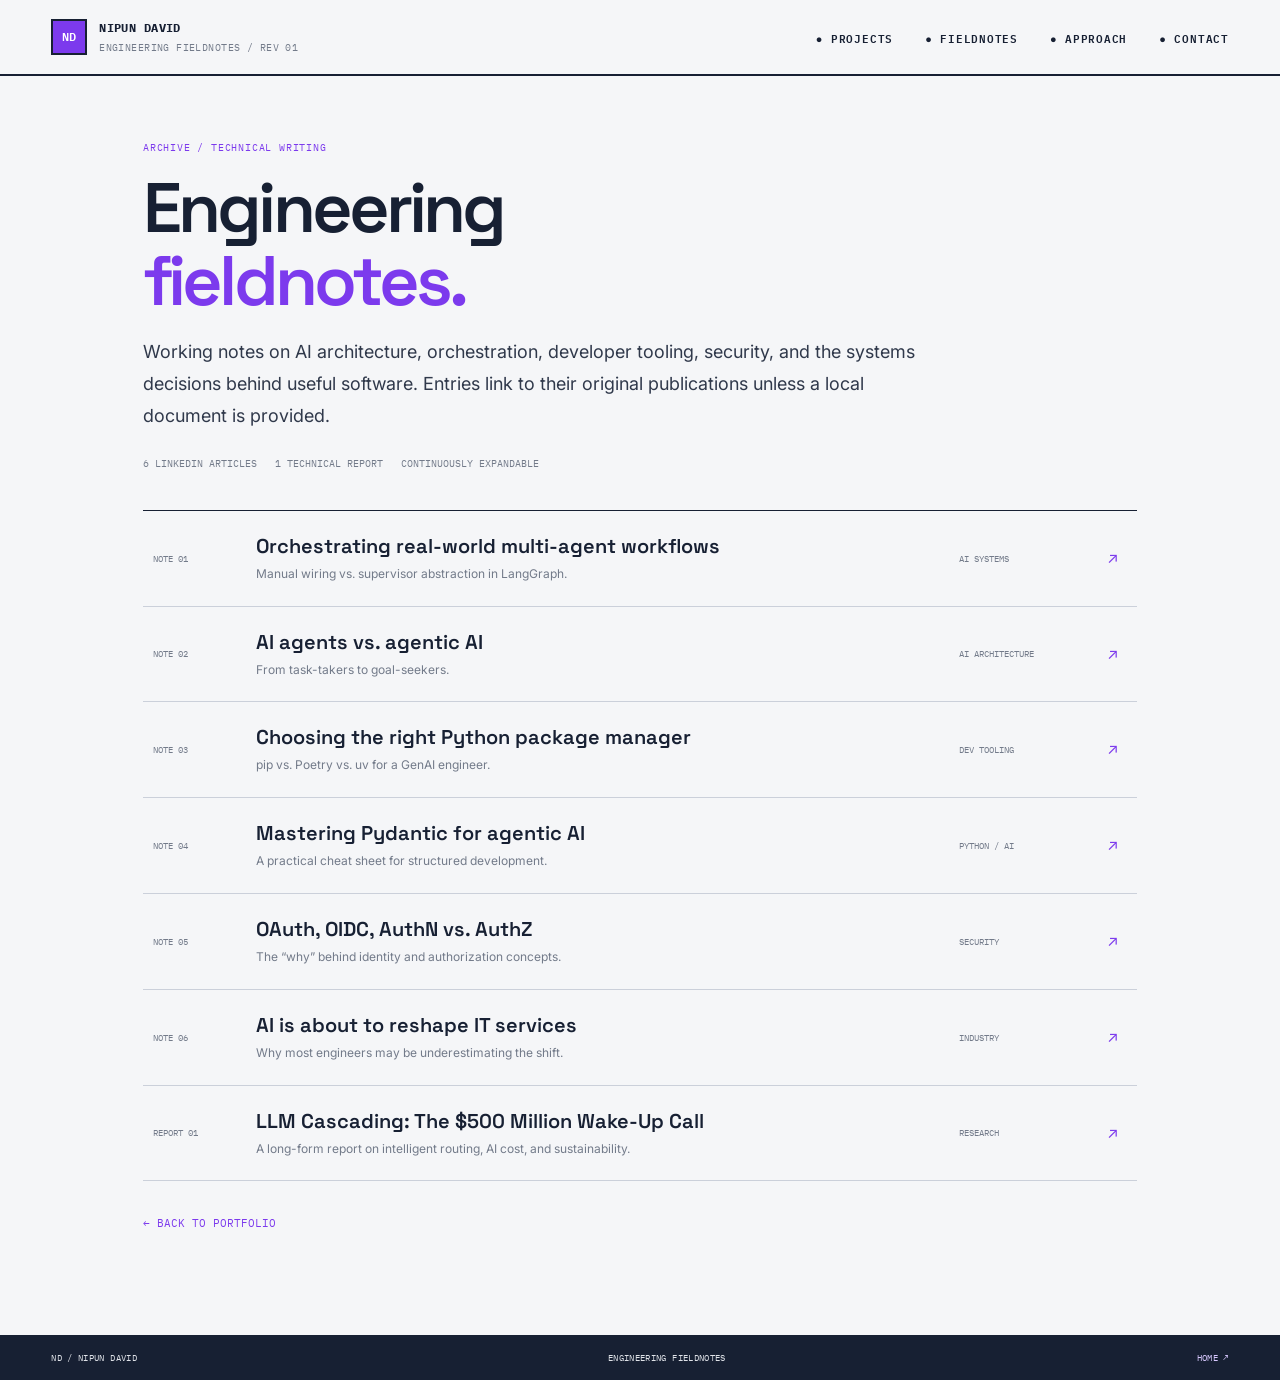
==== notes/index.html @ c5ec63f3 "added projects and writeups" ====
<!doctype html><html lang="en"><head><meta charset="utf-8"><meta name="viewport" content="width=device-width,initial-scale=1"><title>Engineering Fieldnotes — Nipun David</title><meta name="description" content="Technical writing on AI systems, Python tooling, security, and engineering strategy."><link rel="icon" href="../assets/illustrations/favicon.svg"><link href="https://fonts.googleapis.com/css2?family=IBM+Plex+Mono:wght@400;500;600&family=Inter:wght@400;500;600;700&family=Space+Grotesk:wght@400;500;600;700&display=swap" rel="stylesheet"><link rel="stylesheet" href="../assets/css/styles.css"></head><body><header class="topbar"><a class="brand" href="../index.html"><span class="brand-mark">ND</span><span><b>NIPUN DAVID</b><small>ENGINEERING FIELDNOTES / REV 01</small></span></a><nav class="nav"><a href="../index.html#work">● PROJECTS</a><a href="index.html">● FIELDNOTES</a><a href="../index.html#approach">● APPROACH</a><a href="../index.html#contact">● CONTACT</a></nav></header><main class="page-main"><p class="page-kicker">ARCHIVE / TECHNICAL WRITING</p><h1 class="page-title">Engineering<br><span style="color:var(--purple)">fieldnotes.</span></h1><p class="page-deck">Working notes on AI architecture, orchestration, developer tooling, security, and the systems decisions behind useful software. Entries link to their original publications unless a local document is provided.</p><div class="page-meta"><span>6 LINKEDIN ARTICLES</span><span>1 TECHNICAL REPORT</span><span>CONTINUOUSLY EXPANDABLE</span></div><div class="archive-list">
<a class="archive-item" href="https://www.linkedin.com/pulse/orchestrating-real-world-multi-agent-workflows-manual-nipun-david-54uuc/" target="_blank" rel="noopener noreferrer"><span class="num">NOTE 01</span><div><h2>Orchestrating real-world multi-agent workflows</h2><p>Manual wiring vs. supervisor abstraction in LangGraph.</p></div><span class="cat">AI SYSTEMS</span><span class="arr">↗</span></a>
<a class="archive-item" href="https://www.linkedin.com/pulse/ai-agents-vs-agentic-from-task-takers-goal-seekers-nipun-david-dbukc/" target="_blank" rel="noopener noreferrer"><span class="num">NOTE 02</span><div><h2>AI agents vs. agentic AI</h2><p>From task-takers to goal-seekers.</p></div><span class="cat">AI ARCHITECTURE</span><span class="arr">↗</span></a>
<a class="archive-item" href="https://www.linkedin.com/pulse/choosing-right-python-package-manager-pip-vs-poetry-uv-nipun-david-6aspc/" target="_blank" rel="noopener noreferrer"><span class="num">NOTE 03</span><div><h2>Choosing the right Python package manager</h2><p>pip vs. Poetry vs. uv for a GenAI engineer.</p></div><span class="cat">DEV TOOLING</span><span class="arr">↗</span></a>
<a class="archive-item" href="https://www.linkedin.com/pulse/mastering-pydantic-agentic-ai-development-practical-cheat-nipun-david-9ddjc/" target="_blank" rel="noopener noreferrer"><span class="num">NOTE 04</span><div><h2>Mastering Pydantic for agentic AI</h2><p>A practical cheat sheet for structured development.</p></div><span class="cat">PYTHON / AI</span><span class="arr">↗</span></a>
<a class="archive-item" href="https://www.linkedin.com/pulse/oauth-oidc-authn-vs-authz-why-nipun-david-ppcfc/" target="_blank" rel="noopener noreferrer"><span class="num">NOTE 05</span><div><h2>OAuth, OIDC, AuthN vs. AuthZ</h2><p>The “why” behind identity and authorization concepts.</p></div><span class="cat">SECURITY</span><span class="arr">↗</span></a>
<a class="archive-item" href="https://www.linkedin.com/pulse/ai-reshape-services-most-engineers-underestimating-nipun-david-bniuc/" target="_blank" rel="noopener noreferrer"><span class="num">NOTE 06</span><div><h2>AI is about to reshape IT services</h2><p>Why most engineers may be underestimating the shift.</p></div><span class="cat">INDUSTRY</span><span class="arr">↗</span></a>
<a class="archive-item" href="llm-cascading.html"><span class="num">REPORT 01</span><div><h2>LLM Cascading: The $500 Million Wake-Up Call</h2><p>A long-form report on intelligent routing, AI cost, and sustainability.</p></div><span class="cat">RESEARCH</span><span class="arr">↗</span></a>
</div><a class="back-link" href="../index.html">← BACK TO PORTFOLIO</a></main><footer class="site-footer"><span>ND / NIPUN DAVID</span><span>ENGINEERING FIELDNOTES</span><a href="../index.html">HOME ↗</a></footer></body></html>
---- assets/css/styles.css ----
:root{--paper:#f5f6f8;--panel:#fff;--panel-alt:#eceef3;--ink:#172033;--body:#30394b;--muted:#737b8a;--line:#cbd0da;--line-dark:#172033;--purple:#7c3aed;--purple-dark:#5b21b6;--purple-wash:rgba(124,58,237,.075);--mono:'IBM Plex Mono',monospace;--sans:'Inter',system-ui,sans-serif;--display:'Space Grotesk',sans-serif;--max:1240px}*{box-sizing:border-box;margin:0;padding:0}html{scroll-behavior:smooth;scroll-padding-top:86px}body{background:var(--paper);color:var(--ink);font-family:var(--sans);font-size:15px;line-height:1.65;-webkit-font-smoothing:antialiased}a{color:inherit}::selection{background:#ddd0ff;color:#241044}.skip-link{position:absolute;left:-999px;top:0;background:var(--ink);color:#fff;padding:10px;z-index:999}.skip-link:focus{left:10px}.topbar{height:76px;position:sticky;top:0;z-index:50;background:rgba(245,246,248,.94);backdrop-filter:blur(12px);border-bottom:2px solid var(--line-dark);display:flex;align-items:center;justify-content:space-between;padding:0 clamp(18px,4vw,56px)}.brand{display:flex;gap:12px;align-items:center;text-decoration:none;font-family:var(--mono);font-size:12px;letter-spacing:.035em}.brand-mark{display:grid;place-items:center;width:36px;height:36px;background:var(--purple);border:2px solid var(--ink);color:#fff;font-weight:600}.brand b,.brand small{display:block}.brand small{font-size:10px;color:var(--muted);margin-top:2px}.nav{display:flex;gap:clamp(14px,2.5vw,34px)}.nav a,.menu-toggle{font:600 11px var(--mono);letter-spacing:.07em;text-decoration:none}.nav a{white-space:nowrap}.nav a:hover,.text-link:hover{color:var(--purple)}.menu-toggle{display:none;border:1px solid var(--ink);background:transparent;padding:9px 12px}.hero{max-width:1600px;margin:auto;display:grid;grid-template-columns:1fr 1fr;position:relative;border-bottom:2px solid var(--ink);min-height:640px}.blueprint-grid{background-image:linear-gradient(rgba(23,32,51,.035) 1px,transparent 1px),linear-gradient(90deg,rgba(23,32,51,.035) 1px,transparent 1px);background-size:20px 20px}.hero-copy{padding:clamp(46px,7vw,100px) clamp(24px,5.5vw,88px) 80px;position:relative;border-right:2px solid var(--ink);display:flex;align-items:flex-start;flex-direction:column;justify-content:center}.eyebrow{font:600 12px var(--mono);letter-spacing:.1em;color:var(--purple);text-transform:uppercase}.eyebrow i{font-style:normal;color:var(--muted)}.crosshair{font-size:18px;margin-right:7px}.measurement{font:10px var(--mono);color:var(--muted);margin-top:22px;border-top:1px solid var(--line-dark);padding-top:5px;width:200px}.hero h1{font:700 clamp(48px,6.5vw,92px)/.94 var(--display);letter-spacing:-.065em;margin:16px 0 28px;max-width:720px}.hero h1 span{color:transparent;-webkit-text-stroke:1.7px var(--ink)}.hero-intro{font-size:clamp(16px,1.5vw,19px);line-height:1.8;max-width:510px;color:var(--body)}.hero-actions,.contact-actions{display:flex;gap:12px;flex-wrap:wrap;margin-top:30px}.button{display:inline-flex;gap:18px;align-items:center;justify-content:space-between;text-decoration:none;font:600 11px var(--mono);letter-spacing:.04em;padding:13px 15px;border:1.5px solid var(--ink);transition:transform .18s,background .18s,color .18s,border-color .18s}.button:hover{transform:translateY(-2px)}.button-dark{background:var(--ink);color:white}.button-dark:hover{background:var(--purple-dark);border-color:var(--purple-dark)}.button-outline{background:transparent}.button-outline:hover{color:var(--purple);border-color:var(--purple)}.margin-note{position:absolute;bottom:26px;left:clamp(24px,5.5vw,88px);font:9px/1.7 var(--mono);letter-spacing:.06em;color:var(--muted);writing-mode:vertical-rl;transform:rotate(180deg)}.hero-visual{padding:28px clamp(18px,3vw,42px) 20px;display:flex;flex-direction:column;justify-content:center;background:var(--panel-alt);min-width:0}.visual-meta,.visual-caption{display:flex;justify-content:space-between;gap:12px;font:9px var(--mono);letter-spacing:.04em;color:var(--muted)}.workflow-svg{width:100%;max-height:430px;display:block;margin:14px auto}.workflow-svg text{font:9px var(--mono);fill:var(--ink);letter-spacing:.03em}.workflow-svg .svg-note{font-size:9px;fill:var(--muted)}.pulse{transform-origin:280px 220px;animation:pulse 2.8s ease-out infinite}.flow-line{stroke-dasharray:5 6;animation:dash 4s linear infinite}.orbit-node{animation:float 5s ease-in-out infinite}.orbit-node:nth-of-type(2){animation-delay:-1.2s}.visual-caption{border-top:1px solid var(--line);padding-top:12px}.hero-bottom{grid-column:1/-1;display:flex;justify-content:space-between;gap:10px;padding:12px 24px;background:var(--ink);color:#fff;font:10px var(--mono);letter-spacing:.08em}.section{max-width:var(--max);margin:auto;padding:100px clamp(22px,5vw,70px)}.section-heading{display:flex;justify-content:space-between;align-items:flex-end;gap:36px;margin-bottom:38px}.section-heading h2,.contact-section h2{font:600 clamp(34px,4.5vw,58px)/1.05 var(--display);letter-spacing:-.05em;margin-top:17px}.section-heading h2 em,.contact-section h2 em{font-style:normal;color:var(--purple)}.section-intro{max-width:360px;color:var(--muted);font-size:14px;line-height:1.8}.project-grid{display:grid;grid-template-columns:repeat(2,minmax(0,1fr));gap:18px}.project-card{display:flex;flex-direction:column;text-decoration:none;border:1.5px solid var(--ink);background:var(--panel);min-width:0;transition:transform .2s,box-shadow .2s}.project-card:hover{transform:translateY(-4px);box-shadow:6px 6px 0 var(--purple)}.project-feature{grid-column:span 2;display:grid;grid-template-columns:1.05fr 1fr}.project-art{min-height:220px;background:#eceef3;border-bottom:1px solid var(--line);position:relative;overflow:hidden;display:grid;place-items:center}.project-feature .project-art{border-bottom:0;border-right:1px solid var(--line);min-height:300px}.project-art img{width:100%;height:100%;max-height:310px;object-fit:contain;padding:12px;transition:transform .4s}.project-card:hover .project-art img{transform:scale(1.025)}.art-index{position:absolute;left:14px;bottom:10px;font:9px var(--mono);color:var(--muted);background:rgba(245,246,248,.9);padding:4px 6px}.project-info{padding:24px;display:flex;flex-direction:column;flex:1}.project-meta,.project-foot{display:flex;justify-content:space-between;gap:10px;font:9px var(--mono);letter-spacing:.04em;color:var(--muted)}.project-info h3{font:600 clamp(21px,2.3vw,29px)/1.15 var(--display);letter-spacing:-.035em;margin:18px 0 12px}.project-info p{font-size:14px;color:var(--body);line-height:1.8;max-width:560px}.project-foot{border-top:1px solid var(--line);padding-top:15px;margin-top:auto;padding-top:20px;margin-top:24px}.project-foot span:last-child{color:var(--purple)}.disclosure-note{font:10px/1.7 var(--mono);color:var(--muted);margin-top:22px}.purple-square{display:inline-block;width:8px;height:8px;background:var(--purple);margin-right:8px}.approach-section{border-top:2px solid var(--ink);border-bottom:2px solid var(--ink);padding:90px clamp(22px,5vw,70px)}.process-line{display:grid;grid-template-columns:repeat(5,1fr);margin-top:54px;border-top:1px solid var(--ink)}.process-step{padding:20px 17px 12px 0;position:relative}.process-step:not(:last-child){border-right:1px solid var(--line);margin-right:17px}.step-num{font:10px var(--mono);color:var(--purple)}.step-icon{display:block;font-size:28px;margin:22px 0 12px;color:var(--purple)}.process-step h3{font:600 18px var(--display);margin-bottom:7px}.process-step p{font-size:12px;line-height:1.8;color:var(--muted);max-width:180px}.principle-strip{margin-top:48px;background:var(--ink);color:#fff;padding:18px 20px;display:flex;align-items:center;justify-content:space-between;gap:18px}.principle-strip span{font:9px var(--mono);letter-spacing:.05em;color:#c7cbd4}.principle-strip strong{font:600 clamp(15px,2vw,22px) var(--display);text-align:center}.notes-section{max-width:var(--max);margin:auto;padding:100px clamp(22px,5vw,70px)}.text-link{font:600 11px var(--mono);color:var(--purple);text-decoration:none;white-space:nowrap;padding-bottom:6px}.notes-list{border-top:1.5px solid var(--ink)}.note-row{display:grid;grid-template-columns:90px 1fr 155px 25px;align-items:center;gap:20px;padding:19px 8px;border-bottom:1px solid var(--line);text-decoration:none;transition:background .18s,padding .18s}.note-row:hover{background:var(--purple-wash);padding-left:15px;padding-right:15px}.note-number,.note-category{font:9px var(--mono);color:var(--muted);letter-spacing:.04em}.note-title{font:500 17px var(--display)}.note-arrow{font-size:18px;color:var(--purple);text-align:right}.notes-bottom{display:flex;align-items:center;gap:20px;flex-wrap:wrap;padding-top:20px;font:10px var(--mono)}.notes-bottom span{color:var(--muted)}.notes-bottom a{color:var(--purple);text-decoration:none}.toolkit-section{border-top:1px solid var(--line);padding:85px clamp(22px,5vw,70px);max-width:var(--max);margin:auto}.toolkit-grid{display:grid;grid-template-columns:repeat(4,1fr);border:1px solid var(--ink);margin-top:34px}.toolkit-item{padding:22px 18px;min-height:150px}.toolkit-item:not(:last-child){border-right:1px solid var(--line)}.toolkit-item>span{font:9px var(--mono);color:var(--purple)}.toolkit-item h3{font:600 17px var(--display);margin:15px 0 8px}.toolkit-item p{font-size:12px;color:var(--muted);line-height:1.8}.contact-section{position:relative;max-width:1600px;margin:auto;padding:90px clamp(22px,7vw,100px) 100px;border-top:2px solid var(--ink);border-bottom:2px solid var(--ink)}.contact-section h2{font-size:clamp(42px,6vw,76px);margin:20px 0}.contact-section>p:not(.eyebrow){max-width:560px;color:var(--body);font-size:15px}.contact-stamp{position:absolute;right:clamp(22px,7vw,100px);bottom:32px;border:1px solid var(--purple);color:var(--purple);padding:12px;font:9px/1.7 var(--mono);transform:rotate(-4deg)}.site-footer{background:var(--ink);color:#dfe2e8;display:flex;justify-content:space-between;gap:14px;flex-wrap:wrap;padding:17px clamp(20px,4vw,56px);font:9px var(--mono);letter-spacing:.04em}.site-footer a{color:#d8c8ff;text-decoration:none}.page-main{max-width:1050px;margin:auto;padding:65px 28px 100px}.page-kicker{font:10px var(--mono);color:var(--purple);letter-spacing:.08em}.page-title{font:600 clamp(38px,6vw,70px)/1.04 var(--display);letter-spacing:-.055em;margin:18px 0}.page-deck{font-size:18px;line-height:1.8;color:var(--body);max-width:780px}.page-meta{display:flex;gap:18px;flex-wrap:wrap;font:10px var(--mono);color:var(--muted);margin:24px 0 40px}.schematic-panel{border:1.5px solid var(--ink);background:var(--panel-alt);padding:18px;margin:32px 0}.schematic-panel img{display:block;width:100%;max-height:390px;object-fit:contain}.schematic-caption{font:9px var(--mono);color:var(--muted);border-top:1px solid var(--line);padding-top:10px;margin-top:12px}.article-layout{display:grid;grid-template-columns:minmax(0,720px) 220px;gap:55px;margin-top:45px}.article-content h2{font:600 28px var(--display);margin:38px 0 12px;letter-spacing:-.03em}.article-content h3{font:600 19px var(--display);margin:24px 0 8px}.article-content p,.article-content li{font-size:15px;line-height:1.9;color:var(--body);margin-bottom:14px}.article-content ul{padding-left:20px}.article-content strong{color:var(--ink)}.article-content blockquote{border-left:3px solid var(--purple);padding:10px 18px;margin:22px 0;background:var(--purple-wash);font:500 17px/1.7 var(--display)}.side-panel{border-top:2px solid var(--ink);padding-top:14px;height:max-content;position:sticky;top:100px}.side-panel span{font:9px var(--mono);color:var(--purple)}.side-panel p{font-size:12px;color:var(--muted);margin-top:12px;line-height:1.8}.back-link{display:inline-block;margin-top:35px;font:11px var(--mono);color:var(--purple);text-decoration:none}.archive-list{border-top:1px solid var(--ink);margin-top:40px}.archive-item{display:grid;grid-template-columns:85px 1fr 130px 20px;gap:18px;align-items:center;padding:22px 10px;border-bottom:1px solid var(--line);text-decoration:none}.archive-item:hover{background:var(--purple-wash)}.archive-item .num,.archive-item .cat{font:9px var(--mono);color:var(--muted)}.archive-item h2{font:600 20px var(--display)}.archive-item p{font-size:12px;color:var(--muted);margin-top:5px}.archive-item .arr{color:var(--purple)}@keyframes pulse{0%{transform:scale(.75);opacity:.85}100%{transform:scale(2.1);opacity:0}}@keyframes dash{to{stroke-dashoffset:-44}}@keyframes float{0%,100%{transform:translateY(0)}50%{transform:translateY(-3px)}}@media(prefers-reduced-motion:reduce){*,*::before,*::after{scroll-behavior:auto!important;animation-duration:.01ms!important;animation-iteration-count:1!important;transition-duration:.01ms!important}}@media(max-width:850px){.hero{grid-template-columns:1fr}.hero-copy{border-right:0;border-bottom:2px solid var(--ink);padding-bottom:80px;min-height:540px}.hero-visual{min-height:420px}.project-feature{grid-template-columns:1fr}.project-feature .project-art{border-right:0;border-bottom:1px solid var(--line);min-height:250px}.process-line{grid-template-columns:repeat(5,minmax(125px,1fr));overflow-x:auto;padding-bottom:12px}.toolkit-grid{grid-template-columns:repeat(2,1fr)}.toolkit-item:nth-child(2){border-right:0}.toolkit-item:nth-child(-n+2){border-bottom:1px solid var(--line)}.article-layout{grid-template-columns:1fr}.side-panel{position:static;order:-1}.contact-stamp{position:static;display:inline-block;margin-top:30px}.section-heading{align-items:flex-start;flex-direction:column;gap:18px}}@media(max-width:620px){.topbar{height:66px;padding:0 16px}.menu-toggle{display:block}.nav{display:none;position:absolute;top:64px;left:0;right:0;padding:18px;background:var(--paper);border-bottom:2px solid var(--ink);flex-direction:column;gap:18px}.nav.open{display:flex}.hero-copy{padding:52px 22px 78px;min-height:490px}.hero h1{font-size:clamp(43px,13vw,70px)}.hero-intro{font-size:15px}.hero-actions{gap:8px}.button{font-size:10px;padding:12px}.margin-note{left:auto;right:20px;writing-mode:horizontal-tb;transform:none;bottom:12px}.hero-visual{padding:20px 14px}.visual-meta,.visual-caption{font-size:8px}.hero-bottom{font-size:8px;padding:12px;flex-wrap:wrap}.hero-bottom span:nth-child(2){display:none}.section,.notes-section,.toolkit-section,.approach-section{padding:65px 20px}.section-heading h2{font-size:40px}.project-grid{grid-template-columns:1fr}.project-feature{grid-column:auto}.project-art{min-height:200px}.project-feature .project-art{min-height:220px}.project-info{padding:19px}.process-line{margin-top:32px}.principle-strip{align-items:flex-start;flex-direction:column}.principle-strip strong{text-align:left}.note-row{grid-template-columns:62px 1fr 20px;gap:10px;padding:16px 3px}.note-category{display:none}.note-title{font-size:14px}.toolkit-grid{grid-template-columns:1fr}.toolkit-item{min-height:unset;border-right:0!important;border-bottom:1px solid var(--line)}.toolkit-item:last-child{border-bottom:0}.contact-section{padding:65px 22px 70px}.contact-section h2{font-size:48px}.contact-actions{gap:8px}.site-footer{gap:10px}.site-footer span:nth-child(2){display:none}.page-main{padding:45px 20px 70px}.page-title{font-size:42px}.page-deck{font-size:16px}.archive-item{grid-template-columns:60px 1fr 18px;gap:10px}.archive-item .cat{display:none}.archive-item h2{font-size:17px}}
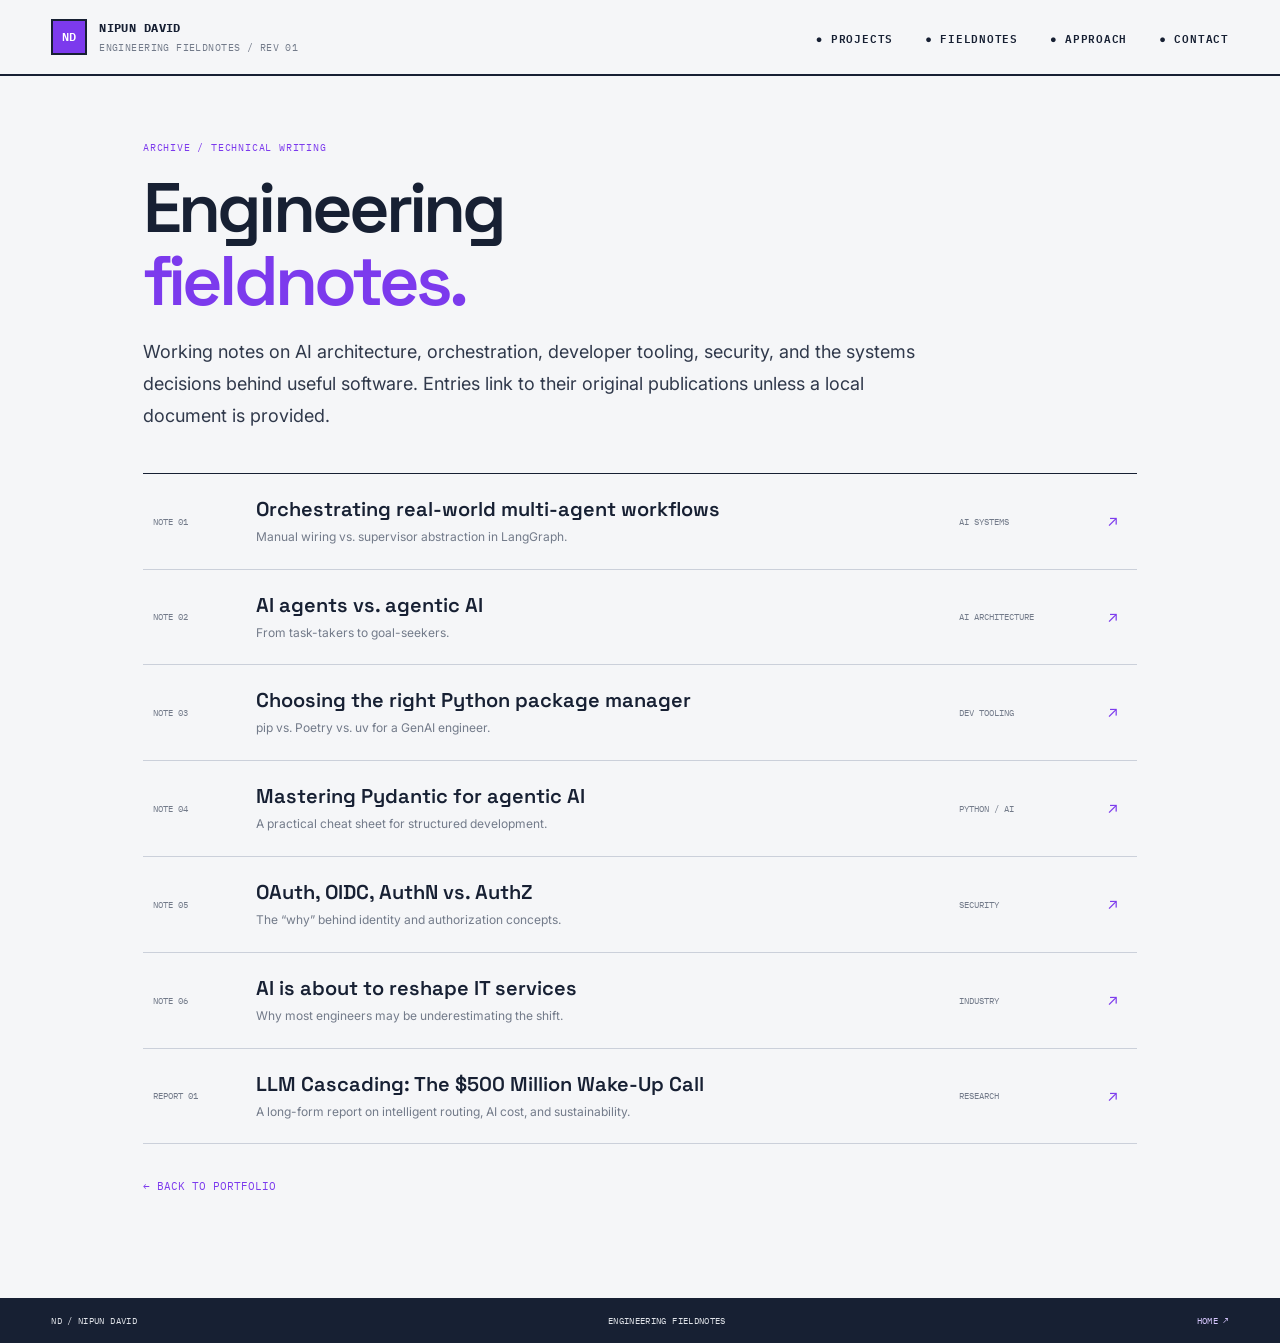
==== commit 2122fea5: "text overlap removed, added multiagent orchestrator" ====
--- a/notes/index.html
+++ b/notes/index.html
@@ -1,4 +1,4 @@
-<!doctype html><html lang="en"><head><meta charset="utf-8"><meta name="viewport" content="width=device-width,initial-scale=1"><title>Engineering Fieldnotes — Nipun David</title><meta name="description" content="Technical writing on AI systems, Python tooling, security, and engineering strategy."><link rel="icon" href="../assets/illustrations/favicon.svg"><link href="https://fonts.googleapis.com/css2?family=IBM+Plex+Mono:wght@400;500;600&family=Inter:wght@400;500;600;700&family=Space+Grotesk:wght@400;500;600;700&display=swap" rel="stylesheet"><link rel="stylesheet" href="../assets/css/styles.css"></head><body><header class="topbar"><a class="brand" href="../index.html"><span class="brand-mark">ND</span><span><b>NIPUN DAVID</b><small>ENGINEERING FIELDNOTES / REV 01</small></span></a><nav class="nav"><a href="../index.html#work">● PROJECTS</a><a href="index.html">● FIELDNOTES</a><a href="../index.html#approach">● APPROACH</a><a href="../index.html#contact">● CONTACT</a></nav></header><main class="page-main"><p class="page-kicker">ARCHIVE / TECHNICAL WRITING</p><h1 class="page-title">Engineering<br><span style="color:var(--purple)">fieldnotes.</span></h1><p class="page-deck">Working notes on AI architecture, orchestration, developer tooling, security, and the systems decisions behind useful software. Entries link to their original publications unless a local document is provided.</p><div class="page-meta"><span>6 LINKEDIN ARTICLES</span><span>1 TECHNICAL REPORT</span><span>CONTINUOUSLY EXPANDABLE</span></div><div class="archive-list">
+<!doctype html><html lang="en"><head><meta charset="utf-8"><meta name="viewport" content="width=device-width,initial-scale=1"><title>Engineering Fieldnotes — Nipun David</title><meta name="description" content="Technical writing on AI systems, Python tooling, security, and engineering strategy."><link rel="icon" href="../assets/illustrations/favicon.svg"><link href="https://fonts.googleapis.com/css2?family=IBM+Plex+Mono:wght@400;500;600&family=Inter:wght@400;500;600;700&family=Space+Grotesk:wght@400;500;600;700&display=swap" rel="stylesheet"><link rel="stylesheet" href="../assets/css/styles.css"></head><body><header class="topbar"><a class="brand" href="../index.html"><span class="brand-mark">ND</span><span><b>NIPUN DAVID</b><small>ENGINEERING FIELDNOTES / REV 01</small></span></a><nav class="nav"><a href="../index.html#work">● PROJECTS</a><a href="index.html">● FIELDNOTES</a><a href="../index.html#approach">● APPROACH</a><a href="../index.html#contact">● CONTACT</a></nav></header><main class="page-main"><p class="page-kicker">ARCHIVE / TECHNICAL WRITING</p><h1 class="page-title">Engineering<br><span style="color:var(--purple)">fieldnotes.</span></h1><p class="page-deck">Working notes on AI architecture, orchestration, developer tooling, security, and the systems decisions behind useful software. Entries link to their original publications unless a local document is provided.</p><div class="archive-list">
 <a class="archive-item" href="https://www.linkedin.com/pulse/orchestrating-real-world-multi-agent-workflows-manual-nipun-david-54uuc/" target="_blank" rel="noopener noreferrer"><span class="num">NOTE 01</span><div><h2>Orchestrating real-world multi-agent workflows</h2><p>Manual wiring vs. supervisor abstraction in LangGraph.</p></div><span class="cat">AI SYSTEMS</span><span class="arr">↗</span></a>
 <a class="archive-item" href="https://www.linkedin.com/pulse/ai-agents-vs-agentic-from-task-takers-goal-seekers-nipun-david-dbukc/" target="_blank" rel="noopener noreferrer"><span class="num">NOTE 02</span><div><h2>AI agents vs. agentic AI</h2><p>From task-takers to goal-seekers.</p></div><span class="cat">AI ARCHITECTURE</span><span class="arr">↗</span></a>
 <a class="archive-item" href="https://www.linkedin.com/pulse/choosing-right-python-package-manager-pip-vs-poetry-uv-nipun-david-6aspc/" target="_blank" rel="noopener noreferrer"><span class="num">NOTE 03</span><div><h2>Choosing the right Python package manager</h2><p>pip vs. Poetry vs. uv for a GenAI engineer.</p></div><span class="cat">DEV TOOLING</span><span class="arr">↗</span></a>
--- a/assets/css/styles.css
+++ b/assets/css/styles.css
@@ -1 +1,3 @@
-:root{--paper:#f5f6f8;--panel:#fff;--panel-alt:#eceef3;--ink:#172033;--body:#30394b;--muted:#737b8a;--line:#cbd0da;--line-dark:#172033;--purple:#7c3aed;--purple-dark:#5b21b6;--purple-wash:rgba(124,58,237,.075);--mono:'IBM Plex Mono',monospace;--sans:'Inter',system-ui,sans-serif;--display:'Space Grotesk',sans-serif;--max:1240px}*{box-sizing:border-box;margin:0;padding:0}html{scroll-behavior:smooth;scroll-padding-top:86px}body{background:var(--paper);color:var(--ink);font-family:var(--sans);font-size:15px;line-height:1.65;-webkit-font-smoothing:antialiased}a{color:inherit}::selection{background:#ddd0ff;color:#241044}.skip-link{position:absolute;left:-999px;top:0;background:var(--ink);color:#fff;padding:10px;z-index:999}.skip-link:focus{left:10px}.topbar{height:76px;position:sticky;top:0;z-index:50;background:rgba(245,246,248,.94);backdrop-filter:blur(12px);border-bottom:2px solid var(--line-dark);display:flex;align-items:center;justify-content:space-between;padding:0 clamp(18px,4vw,56px)}.brand{display:flex;gap:12px;align-items:center;text-decoration:none;font-family:var(--mono);font-size:12px;letter-spacing:.035em}.brand-mark{display:grid;place-items:center;width:36px;height:36px;background:var(--purple);border:2px solid var(--ink);color:#fff;font-weight:600}.brand b,.brand small{display:block}.brand small{font-size:10px;color:var(--muted);margin-top:2px}.nav{display:flex;gap:clamp(14px,2.5vw,34px)}.nav a,.menu-toggle{font:600 11px var(--mono);letter-spacing:.07em;text-decoration:none}.nav a{white-space:nowrap}.nav a:hover,.text-link:hover{color:var(--purple)}.menu-toggle{display:none;border:1px solid var(--ink);background:transparent;padding:9px 12px}.hero{max-width:1600px;margin:auto;display:grid;grid-template-columns:1fr 1fr;position:relative;border-bottom:2px solid var(--ink);min-height:640px}.blueprint-grid{background-image:linear-gradient(rgba(23,32,51,.035) 1px,transparent 1px),linear-gradient(90deg,rgba(23,32,51,.035) 1px,transparent 1px);background-size:20px 20px}.hero-copy{padding:clamp(46px,7vw,100px) clamp(24px,5.5vw,88px) 80px;position:relative;border-right:2px solid var(--ink);display:flex;align-items:flex-start;flex-direction:column;justify-content:center}.eyebrow{font:600 12px var(--mono);letter-spacing:.1em;color:var(--purple);text-transform:uppercase}.eyebrow i{font-style:normal;color:var(--muted)}.crosshair{font-size:18px;margin-right:7px}.measurement{font:10px var(--mono);color:var(--muted);margin-top:22px;border-top:1px solid var(--line-dark);padding-top:5px;width:200px}.hero h1{font:700 clamp(48px,6.5vw,92px)/.94 var(--display);letter-spacing:-.065em;margin:16px 0 28px;max-width:720px}.hero h1 span{color:transparent;-webkit-text-stroke:1.7px var(--ink)}.hero-intro{font-size:clamp(16px,1.5vw,19px);line-height:1.8;max-width:510px;color:var(--body)}.hero-actions,.contact-actions{display:flex;gap:12px;flex-wrap:wrap;margin-top:30px}.button{display:inline-flex;gap:18px;align-items:center;justify-content:space-between;text-decoration:none;font:600 11px var(--mono);letter-spacing:.04em;padding:13px 15px;border:1.5px solid var(--ink);transition:transform .18s,background .18s,color .18s,border-color .18s}.button:hover{transform:translateY(-2px)}.button-dark{background:var(--ink);color:white}.button-dark:hover{background:var(--purple-dark);border-color:var(--purple-dark)}.button-outline{background:transparent}.button-outline:hover{color:var(--purple);border-color:var(--purple)}.margin-note{position:absolute;bottom:26px;left:clamp(24px,5.5vw,88px);font:9px/1.7 var(--mono);letter-spacing:.06em;color:var(--muted);writing-mode:vertical-rl;transform:rotate(180deg)}.hero-visual{padding:28px clamp(18px,3vw,42px) 20px;display:flex;flex-direction:column;justify-content:center;background:var(--panel-alt);min-width:0}.visual-meta,.visual-caption{display:flex;justify-content:space-between;gap:12px;font:9px var(--mono);letter-spacing:.04em;color:var(--muted)}.workflow-svg{width:100%;max-height:430px;display:block;margin:14px auto}.workflow-svg text{font:9px var(--mono);fill:var(--ink);letter-spacing:.03em}.workflow-svg .svg-note{font-size:9px;fill:var(--muted)}.pulse{transform-origin:280px 220px;animation:pulse 2.8s ease-out infinite}.flow-line{stroke-dasharray:5 6;animation:dash 4s linear infinite}.orbit-node{animation:float 5s ease-in-out infinite}.orbit-node:nth-of-type(2){animation-delay:-1.2s}.visual-caption{border-top:1px solid var(--line);padding-top:12px}.hero-bottom{grid-column:1/-1;display:flex;justify-content:space-between;gap:10px;padding:12px 24px;background:var(--ink);color:#fff;font:10px var(--mono);letter-spacing:.08em}.section{max-width:var(--max);margin:auto;padding:100px clamp(22px,5vw,70px)}.section-heading{display:flex;justify-content:space-between;align-items:flex-end;gap:36px;margin-bottom:38px}.section-heading h2,.contact-section h2{font:600 clamp(34px,4.5vw,58px)/1.05 var(--display);letter-spacing:-.05em;margin-top:17px}.section-heading h2 em,.contact-section h2 em{font-style:normal;color:var(--purple)}.section-intro{max-width:360px;color:var(--muted);font-size:14px;line-height:1.8}.project-grid{display:grid;grid-template-columns:repeat(2,minmax(0,1fr));gap:18px}.project-card{display:flex;flex-direction:column;text-decoration:none;border:1.5px solid var(--ink);background:var(--panel);min-width:0;transition:transform .2s,box-shadow .2s}.project-card:hover{transform:translateY(-4px);box-shadow:6px 6px 0 var(--purple)}.project-feature{grid-column:span 2;display:grid;grid-template-columns:1.05fr 1fr}.project-art{min-height:220px;background:#eceef3;border-bottom:1px solid var(--line);position:relative;overflow:hidden;display:grid;place-items:center}.project-feature .project-art{border-bottom:0;border-right:1px solid var(--line);min-height:300px}.project-art img{width:100%;height:100%;max-height:310px;object-fit:contain;padding:12px;transition:transform .4s}.project-card:hover .project-art img{transform:scale(1.025)}.art-index{position:absolute;left:14px;bottom:10px;font:9px var(--mono);color:var(--muted);background:rgba(245,246,248,.9);padding:4px 6px}.project-info{padding:24px;display:flex;flex-direction:column;flex:1}.project-meta,.project-foot{display:flex;justify-content:space-between;gap:10px;font:9px var(--mono);letter-spacing:.04em;color:var(--muted)}.project-info h3{font:600 clamp(21px,2.3vw,29px)/1.15 var(--display);letter-spacing:-.035em;margin:18px 0 12px}.project-info p{font-size:14px;color:var(--body);line-height:1.8;max-width:560px}.project-foot{border-top:1px solid var(--line);padding-top:15px;margin-top:auto;padding-top:20px;margin-top:24px}.project-foot span:last-child{color:var(--purple)}.disclosure-note{font:10px/1.7 var(--mono);color:var(--muted);margin-top:22px}.purple-square{display:inline-block;width:8px;height:8px;background:var(--purple);margin-right:8px}.approach-section{border-top:2px solid var(--ink);border-bottom:2px solid var(--ink);padding:90px clamp(22px,5vw,70px)}.process-line{display:grid;grid-template-columns:repeat(5,1fr);margin-top:54px;border-top:1px solid var(--ink)}.process-step{padding:20px 17px 12px 0;position:relative}.process-step:not(:last-child){border-right:1px solid var(--line);margin-right:17px}.step-num{font:10px var(--mono);color:var(--purple)}.step-icon{display:block;font-size:28px;margin:22px 0 12px;color:var(--purple)}.process-step h3{font:600 18px var(--display);margin-bottom:7px}.process-step p{font-size:12px;line-height:1.8;color:var(--muted);max-width:180px}.principle-strip{margin-top:48px;background:var(--ink);color:#fff;padding:18px 20px;display:flex;align-items:center;justify-content:space-between;gap:18px}.principle-strip span{font:9px var(--mono);letter-spacing:.05em;color:#c7cbd4}.principle-strip strong{font:600 clamp(15px,2vw,22px) var(--display);text-align:center}.notes-section{max-width:var(--max);margin:auto;padding:100px clamp(22px,5vw,70px)}.text-link{font:600 11px var(--mono);color:var(--purple);text-decoration:none;white-space:nowrap;padding-bottom:6px}.notes-list{border-top:1.5px solid var(--ink)}.note-row{display:grid;grid-template-columns:90px 1fr 155px 25px;align-items:center;gap:20px;padding:19px 8px;border-bottom:1px solid var(--line);text-decoration:none;transition:background .18s,padding .18s}.note-row:hover{background:var(--purple-wash);padding-left:15px;padding-right:15px}.note-number,.note-category{font:9px var(--mono);color:var(--muted);letter-spacing:.04em}.note-title{font:500 17px var(--display)}.note-arrow{font-size:18px;color:var(--purple);text-align:right}.notes-bottom{display:flex;align-items:center;gap:20px;flex-wrap:wrap;padding-top:20px;font:10px var(--mono)}.notes-bottom span{color:var(--muted)}.notes-bottom a{color:var(--purple);text-decoration:none}.toolkit-section{border-top:1px solid var(--line);padding:85px clamp(22px,5vw,70px);max-width:var(--max);margin:auto}.toolkit-grid{display:grid;grid-template-columns:repeat(4,1fr);border:1px solid var(--ink);margin-top:34px}.toolkit-item{padding:22px 18px;min-height:150px}.toolkit-item:not(:last-child){border-right:1px solid var(--line)}.toolkit-item>span{font:9px var(--mono);color:var(--purple)}.toolkit-item h3{font:600 17px var(--display);margin:15px 0 8px}.toolkit-item p{font-size:12px;color:var(--muted);line-height:1.8}.contact-section{position:relative;max-width:1600px;margin:auto;padding:90px clamp(22px,7vw,100px) 100px;border-top:2px solid var(--ink);border-bottom:2px solid var(--ink)}.contact-section h2{font-size:clamp(42px,6vw,76px);margin:20px 0}.contact-section>p:not(.eyebrow){max-width:560px;color:var(--body);font-size:15px}.contact-stamp{position:absolute;right:clamp(22px,7vw,100px);bottom:32px;border:1px solid var(--purple);color:var(--purple);padding:12px;font:9px/1.7 var(--mono);transform:rotate(-4deg)}.site-footer{background:var(--ink);color:#dfe2e8;display:flex;justify-content:space-between;gap:14px;flex-wrap:wrap;padding:17px clamp(20px,4vw,56px);font:9px var(--mono);letter-spacing:.04em}.site-footer a{color:#d8c8ff;text-decoration:none}.page-main{max-width:1050px;margin:auto;padding:65px 28px 100px}.page-kicker{font:10px var(--mono);color:var(--purple);letter-spacing:.08em}.page-title{font:600 clamp(38px,6vw,70px)/1.04 var(--display);letter-spacing:-.055em;margin:18px 0}.page-deck{font-size:18px;line-height:1.8;color:var(--body);max-width:780px}.page-meta{display:flex;gap:18px;flex-wrap:wrap;font:10px var(--mono);color:var(--muted);margin:24px 0 40px}.schematic-panel{border:1.5px solid var(--ink);background:var(--panel-alt);padding:18px;margin:32px 0}.schematic-panel img{display:block;width:100%;max-height:390px;object-fit:contain}.schematic-caption{font:9px var(--mono);color:var(--muted);border-top:1px solid var(--line);padding-top:10px;margin-top:12px}.article-layout{display:grid;grid-template-columns:minmax(0,720px) 220px;gap:55px;margin-top:45px}.article-content h2{font:600 28px var(--display);margin:38px 0 12px;letter-spacing:-.03em}.article-content h3{font:600 19px var(--display);margin:24px 0 8px}.article-content p,.article-content li{font-size:15px;line-height:1.9;color:var(--body);margin-bottom:14px}.article-content ul{padding-left:20px}.article-content strong{color:var(--ink)}.article-content blockquote{border-left:3px solid var(--purple);padding:10px 18px;margin:22px 0;background:var(--purple-wash);font:500 17px/1.7 var(--display)}.side-panel{border-top:2px solid var(--ink);padding-top:14px;height:max-content;position:sticky;top:100px}.side-panel span{font:9px var(--mono);color:var(--purple)}.side-panel p{font-size:12px;color:var(--muted);margin-top:12px;line-height:1.8}.back-link{display:inline-block;margin-top:35px;font:11px var(--mono);color:var(--purple);text-decoration:none}.archive-list{border-top:1px solid var(--ink);margin-top:40px}.archive-item{display:grid;grid-template-columns:85px 1fr 130px 20px;gap:18px;align-items:center;padding:22px 10px;border-bottom:1px solid var(--line);text-decoration:none}.archive-item:hover{background:var(--purple-wash)}.archive-item .num,.archive-item .cat{font:9px var(--mono);color:var(--muted)}.archive-item h2{font:600 20px var(--display)}.archive-item p{font-size:12px;color:var(--muted);margin-top:5px}.archive-item .arr{color:var(--purple)}@keyframes pulse{0%{transform:scale(.75);opacity:.85}100%{transform:scale(2.1);opacity:0}}@keyframes dash{to{stroke-dashoffset:-44}}@keyframes float{0%,100%{transform:translateY(0)}50%{transform:translateY(-3px)}}@media(prefers-reduced-motion:reduce){*,*::before,*::after{scroll-behavior:auto!important;animation-duration:.01ms!important;animation-iteration-count:1!important;transition-duration:.01ms!important}}@media(max-width:850px){.hero{grid-template-columns:1fr}.hero-copy{border-right:0;border-bottom:2px solid var(--ink);padding-bottom:80px;min-height:540px}.hero-visual{min-height:420px}.project-feature{grid-template-columns:1fr}.project-feature .project-art{border-right:0;border-bottom:1px solid var(--line);min-height:250px}.process-line{grid-template-columns:repeat(5,minmax(125px,1fr));overflow-x:auto;padding-bottom:12px}.toolkit-grid{grid-template-columns:repeat(2,1fr)}.toolkit-item:nth-child(2){border-right:0}.toolkit-item:nth-child(-n+2){border-bottom:1px solid var(--line)}.article-layout{grid-template-columns:1fr}.side-panel{position:static;order:-1}.contact-stamp{position:static;display:inline-block;margin-top:30px}.section-heading{align-items:flex-start;flex-direction:column;gap:18px}}@media(max-width:620px){.topbar{height:66px;padding:0 16px}.menu-toggle{display:block}.nav{display:none;position:absolute;top:64px;left:0;right:0;padding:18px;background:var(--paper);border-bottom:2px solid var(--ink);flex-direction:column;gap:18px}.nav.open{display:flex}.hero-copy{padding:52px 22px 78px;min-height:490px}.hero h1{font-size:clamp(43px,13vw,70px)}.hero-intro{font-size:15px}.hero-actions{gap:8px}.button{font-size:10px;padding:12px}.margin-note{left:auto;right:20px;writing-mode:horizontal-tb;transform:none;bottom:12px}.hero-visual{padding:20px 14px}.visual-meta,.visual-caption{font-size:8px}.hero-bottom{font-size:8px;padding:12px;flex-wrap:wrap}.hero-bottom span:nth-child(2){display:none}.section,.notes-section,.toolkit-section,.approach-section{padding:65px 20px}.section-heading h2{font-size:40px}.project-grid{grid-template-columns:1fr}.project-feature{grid-column:auto}.project-art{min-height:200px}.project-feature .project-art{min-height:220px}.project-info{padding:19px}.process-line{margin-top:32px}.principle-strip{align-items:flex-start;flex-direction:column}.principle-strip strong{text-align:left}.note-row{grid-template-columns:62px 1fr 20px;gap:10px;padding:16px 3px}.note-category{display:none}.note-title{font-size:14px}.toolkit-grid{grid-template-columns:1fr}.toolkit-item{min-height:unset;border-right:0!important;border-bottom:1px solid var(--line)}.toolkit-item:last-child{border-bottom:0}.contact-section{padding:65px 22px 70px}.contact-section h2{font-size:48px}.contact-actions{gap:8px}.site-footer{gap:10px}.site-footer span:nth-child(2){display:none}.page-main{padding:45px 20px 70px}.page-title{font-size:42px}.page-deck{font-size:16px}.archive-item{grid-template-columns:60px 1fr 18px;gap:10px}.archive-item .cat{display:none}.archive-item h2{font-size:17px}}
+:root{--paper:#f5f6f8;--panel:#fff;--panel-alt:#eceef3;--ink:#172033;--body:#30394b;--muted:#737b8a;--line:#cbd0da;--line-dark:#172033;--purple:#7c3aed;--purple-dark:#5b21b6;--purple-wash:rgba(124,58,237,.075);--mono:'IBM Plex Mono',monospace;--sans:'Inter',system-ui,sans-serif;--display:'Space Grotesk',sans-serif;--max:1240px}*{box-sizing:border-box;margin:0;padding:0}html{scroll-behavior:smooth;scroll-padding-top:86px}body{background:var(--paper);color:var(--ink);font-family:var(--sans);font-size:15px;line-height:1.65;-webkit-font-smoothing:antialiased}a{color:inherit}::selection{background:#ddd0ff;color:#241044}.skip-link{position:absolute;left:-999px;top:0;background:var(--ink);color:#fff;padding:10px;z-index:999}.skip-link:focus{left:10px}.topbar{height:76px;position:sticky;top:0;z-index:50;background:rgba(245,246,248,.94);backdrop-filter:blur(12px);border-bottom:2px solid var(--line-dark);display:flex;align-items:center;justify-content:space-between;padding:0 clamp(18px,4vw,56px)}.brand{display:flex;gap:12px;align-items:center;text-decoration:none;font-family:var(--mono);font-size:12px;letter-spacing:.035em}.brand-mark{display:grid;place-items:center;width:36px;height:36px;background:var(--purple);border:2px solid var(--ink);color:#fff;font-weight:600}.brand b,.brand small{display:block}.brand small{font-size:10px;color:var(--muted);margin-top:2px}.nav{display:flex;gap:clamp(14px,2.5vw,34px)}.nav a,.menu-toggle{font:600 11px var(--mono);letter-spacing:.07em;text-decoration:none}.nav a{white-space:nowrap}.nav a:hover,.text-link:hover{color:var(--purple)}.menu-toggle{display:none;border:1px solid var(--ink);background:transparent;padding:9px 12px}.hero{max-width:1600px;margin:auto;display:grid;grid-template-columns:1fr 1fr;position:relative;border-bottom:2px solid var(--ink);min-height:640px}.blueprint-grid{background-image:linear-gradient(rgba(23,32,51,.035) 1px,transparent 1px),linear-gradient(90deg,rgba(23,32,51,.035) 1px,transparent 1px);background-size:20px 20px}.hero-copy{padding:clamp(46px,7vw,100px) clamp(24px,5.5vw,88px) 80px;position:relative;border-right:2px solid var(--ink);display:flex;align-items:flex-start;flex-direction:column;justify-content:center}.eyebrow{font:600 12px var(--mono);letter-spacing:.1em;color:var(--purple);text-transform:uppercase}.eyebrow i{font-style:normal;color:var(--muted)}.crosshair{font-size:18px;margin-right:7px}.measurement{font:10px var(--mono);color:var(--muted);margin-top:22px;border-top:1px solid var(--line-dark);padding-top:5px;width:200px}.hero h1{font:700 clamp(48px,6.5vw,92px)/.94 var(--display);letter-spacing:-.065em;margin:16px 0 28px;max-width:720px}.hero h1 span{color:transparent;-webkit-text-stroke:1.7px var(--ink)}.hero-intro{font-size:clamp(16px,1.5vw,19px);line-height:1.8;max-width:510px;color:var(--body)}.hero-actions,.contact-actions{display:flex;gap:12px;flex-wrap:wrap;margin-top:30px}.button{display:inline-flex;gap:18px;align-items:center;justify-content:space-between;text-decoration:none;font:600 11px var(--mono);letter-spacing:.04em;padding:13px 15px;border:1.5px solid var(--ink);transition:transform .18s,background .18s,color .18s,border-color .18s}.button:hover{transform:translateY(-2px)}.button-dark{background:var(--ink);color:white}.button-dark:hover{background:var(--purple-dark);border-color:var(--purple-dark)}.button-outline{background:transparent}.button-outline:hover{color:var(--purple);border-color:var(--purple)}.margin-note{position:static;font:9px/1.7 var(--mono);letter-spacing:.06em;color:var(--muted);margin-top:24px;max-width:100%;writing-mode:horizontal-tb;transform:none}.hero-visual{padding:28px clamp(18px,3vw,42px) 20px;display:flex;flex-direction:column;justify-content:center;background:var(--panel-alt);min-width:0}.visual-meta,.visual-caption{display:flex;justify-content:space-between;gap:12px;font:9px var(--mono);letter-spacing:.04em;color:var(--muted)}.workflow-svg{width:100%;max-height:430px;display:block;margin:14px auto}.workflow-svg text{font:9px var(--mono);fill:var(--ink);letter-spacing:.03em}.workflow-svg .svg-note{font-size:9px;fill:var(--muted)}.pulse{transform-origin:280px 220px;animation:pulse 2.8s ease-out infinite}.flow-line{stroke-dasharray:5 6;animation:dash 4s linear infinite}.orbit-node{animation:float 5s ease-in-out infinite}.orbit-node:nth-of-type(2){animation-delay:-1.2s}.visual-caption{border-top:1px solid var(--line);padding-top:12px}.hero-bottom{grid-column:1/-1;display:flex;justify-content:space-between;gap:10px;padding:12px 24px;background:var(--ink);color:#fff;font:10px var(--mono);letter-spacing:.08em}.section{max-width:var(--max);margin:auto;padding:100px clamp(22px,5vw,70px)}.section-heading{display:flex;justify-content:space-between;align-items:flex-end;gap:36px;margin-bottom:38px}.section-heading h2,.contact-section h2{font:600 clamp(34px,4.5vw,58px)/1.05 var(--display);letter-spacing:-.05em;margin-top:17px}.section-heading h2 em,.contact-section h2 em{font-style:normal;color:var(--purple)}.section-intro{max-width:360px;color:var(--muted);font-size:14px;line-height:1.8}.project-grid{display:grid;grid-template-columns:repeat(2,minmax(0,1fr));gap:18px}.project-card{display:flex;flex-direction:column;text-decoration:none;border:1.5px solid var(--ink);background:var(--panel);min-width:0;transition:transform .2s,box-shadow .2s}.project-card:hover{transform:translateY(-4px);box-shadow:6px 6px 0 var(--purple)}.project-feature{grid-column:span 2;display:grid;grid-template-columns:1.05fr 1fr}.project-art{min-height:220px;background:#eceef3;border-bottom:1px solid var(--line);position:relative;overflow:hidden;display:grid;place-items:center}.project-feature .project-art{border-bottom:0;border-right:1px solid var(--line);min-height:300px}.project-art img{width:100%;height:100%;max-height:310px;object-fit:contain;padding:12px;transition:transform .4s}.project-card:hover .project-art img{transform:scale(1.025)}.art-index{position:absolute;left:14px;bottom:10px;font:9px var(--mono);color:var(--muted);background:rgba(245,246,248,.9);padding:4px 6px}.project-info{padding:24px;display:flex;flex-direction:column;flex:1}.project-meta,.project-foot{display:flex;justify-content:space-between;gap:10px;font:9px var(--mono);letter-spacing:.04em;color:var(--muted)}.project-info h3{font:600 clamp(21px,2.3vw,29px)/1.15 var(--display);letter-spacing:-.035em;margin:18px 0 12px}.project-info p{font-size:14px;color:var(--body);line-height:1.8;max-width:560px}.project-foot{border-top:1px solid var(--line);padding-top:15px;margin-top:auto;padding-top:20px;margin-top:24px}.project-foot span:last-child{color:var(--purple)}.disclosure-note{font:10px/1.7 var(--mono);color:var(--muted);margin-top:22px}.purple-square{display:inline-block;width:8px;height:8px;background:var(--purple);margin-right:8px}.approach-section{border-top:2px solid var(--ink);border-bottom:2px solid var(--ink);padding:90px clamp(22px,5vw,70px)}.process-line{display:grid;grid-template-columns:repeat(5,1fr);margin-top:54px;border-top:1px solid var(--ink)}.process-step{padding:20px 17px 12px 0;position:relative}.process-step:not(:last-child){border-right:1px solid var(--line);margin-right:17px}.step-num{font:10px var(--mono);color:var(--purple)}.step-icon{display:block;font-size:28px;margin:22px 0 12px;color:var(--purple)}.process-step h3{font:600 18px var(--display);margin-bottom:7px}.process-step p{font-size:12px;line-height:1.8;color:var(--muted);max-width:180px}.principle-strip{margin-top:48px;background:var(--ink);color:#fff;padding:18px 20px;display:flex;align-items:center;justify-content:space-between;gap:18px}.principle-strip span{font:9px var(--mono);letter-spacing:.05em;color:#c7cbd4}.principle-strip strong{font:600 clamp(15px,2vw,22px) var(--display);text-align:center}.notes-section{max-width:var(--max);margin:auto;padding:100px clamp(22px,5vw,70px)}.text-link{font:600 11px var(--mono);color:var(--purple);text-decoration:none;white-space:nowrap;padding-bottom:6px}.notes-list{border-top:1.5px solid var(--ink)}.note-row{display:grid;grid-template-columns:90px 1fr 155px 25px;align-items:center;gap:20px;padding:19px 8px;border-bottom:1px solid var(--line);text-decoration:none;transition:background .18s,padding .18s}.note-row:hover{background:var(--purple-wash);padding-left:15px;padding-right:15px}.note-number,.note-category{font:9px var(--mono);color:var(--muted);letter-spacing:.04em}.note-title{font:500 17px var(--display)}.note-arrow{font-size:18px;color:var(--purple);text-align:right}.notes-bottom{display:flex;align-items:center;gap:20px;flex-wrap:wrap;padding-top:20px;font:10px var(--mono)}.notes-bottom span{color:var(--muted)}.notes-bottom a{color:var(--purple);text-decoration:none}.toolkit-section{border-top:1px solid var(--line);padding:85px clamp(22px,5vw,70px);max-width:var(--max);margin:auto}.toolkit-grid{display:grid;grid-template-columns:repeat(4,1fr);border:1px solid var(--ink);margin-top:34px}.toolkit-item{padding:22px 18px;min-height:150px}.toolkit-item:not(:last-child){border-right:1px solid var(--line)}.toolkit-item>span{font:9px var(--mono);color:var(--purple)}.toolkit-item h3{font:600 17px var(--display);margin:15px 0 8px}.toolkit-item p{font-size:12px;color:var(--muted);line-height:1.8}.contact-section{position:relative;max-width:1600px;margin:auto;padding:90px clamp(22px,7vw,100px) 100px;border-top:2px solid var(--ink);border-bottom:2px solid var(--ink)}.contact-section h2{font-size:clamp(42px,6vw,76px);margin:20px 0}.contact-section>p:not(.eyebrow){max-width:560px;color:var(--body);font-size:15px}.contact-stamp{position:absolute;right:clamp(22px,7vw,100px);bottom:32px;border:1px solid var(--purple);color:var(--purple);padding:12px;font:9px/1.7 var(--mono);transform:rotate(-4deg)}.site-footer{background:var(--ink);color:#dfe2e8;display:flex;justify-content:space-between;gap:14px;flex-wrap:wrap;padding:17px clamp(20px,4vw,56px);font:9px var(--mono);letter-spacing:.04em}.site-footer a{color:#d8c8ff;text-decoration:none}.page-main{max-width:1050px;margin:auto;padding:65px 28px 100px}.page-kicker{font:10px var(--mono);color:var(--purple);letter-spacing:.08em}.page-title{font:600 clamp(38px,6vw,70px)/1.04 var(--display);letter-spacing:-.055em;margin:18px 0}.page-deck{font-size:18px;line-height:1.8;color:var(--body);max-width:780px}.page-meta{display:flex;gap:18px;flex-wrap:wrap;font:10px var(--mono);color:var(--muted);margin:24px 0 40px}.schematic-panel{border:1.5px solid var(--ink);background:var(--panel-alt);padding:18px;margin:32px 0}.schematic-panel img{display:block;width:100%;max-height:390px;object-fit:contain}.schematic-caption{font:9px var(--mono);color:var(--muted);border-top:1px solid var(--line);padding-top:10px;margin-top:12px}.article-layout{display:grid;grid-template-columns:minmax(0,720px) 220px;gap:55px;margin-top:45px}.article-content h2{font:600 28px var(--display);margin:38px 0 12px;letter-spacing:-.03em}.article-content h3{font:600 19px var(--display);margin:24px 0 8px}.article-content p,.article-content li{font-size:15px;line-height:1.9;color:var(--body);margin-bottom:14px}.article-content ul{padding-left:20px}.article-content strong{color:var(--ink)}.article-content blockquote{border-left:3px solid var(--purple);padding:10px 18px;margin:22px 0;background:var(--purple-wash);font:500 17px/1.7 var(--display)}.side-panel{border-top:2px solid var(--ink);padding-top:14px;height:max-content;position:sticky;top:100px}.side-panel span{font:9px var(--mono);color:var(--purple)}.side-panel p{font-size:12px;color:var(--muted);margin-top:12px;line-height:1.8}.back-link{display:inline-block;margin-top:35px;font:11px var(--mono);color:var(--purple);text-decoration:none}.archive-list{border-top:1px solid var(--ink);margin-top:40px}.archive-item{display:grid;grid-template-columns:85px 1fr 130px 20px;gap:18px;align-items:center;padding:22px 10px;border-bottom:1px solid var(--line);text-decoration:none}.archive-item:hover{background:var(--purple-wash)}.archive-item .num,.archive-item .cat{font:9px var(--mono);color:var(--muted)}.archive-item h2{font:600 20px var(--display)}.archive-item p{font-size:12px;color:var(--muted);margin-top:5px}.archive-item .arr{color:var(--purple)}@keyframes pulse{0%{transform:scale(.75);opacity:.85}100%{transform:scale(2.1);opacity:0}}@keyframes dash{to{stroke-dashoffset:-44}}@keyframes float{0%,100%{transform:translateY(0)}50%{transform:translateY(-3px)}}@media(prefers-reduced-motion:reduce){*,*::before,*::after{scroll-behavior:auto!important;animation-duration:.01ms!important;animation-iteration-count:1!important;transition-duration:.01ms!important}}@media(max-width:850px){.hero{grid-template-columns:1fr}.hero-copy{border-right:0;border-bottom:2px solid var(--ink);padding-bottom:80px;min-height:540px}.hero-visual{min-height:420px}.project-feature{grid-template-columns:1fr}.project-feature .project-art{border-right:0;border-bottom:1px solid var(--line);min-height:250px}.process-line{grid-template-columns:repeat(5,minmax(125px,1fr));overflow-x:auto;padding-bottom:12px}.toolkit-grid{grid-template-columns:repeat(2,1fr)}.toolkit-item:nth-child(2){border-right:0}.toolkit-item:nth-child(-n+2){border-bottom:1px solid var(--line)}.article-layout{grid-template-columns:1fr}.side-panel{position:static;order:-1}.contact-stamp{position:static;display:inline-block;margin-top:30px}.section-heading{align-items:flex-start;flex-direction:column;gap:18px}}@media(max-width:620px){.topbar{height:66px;padding:0 16px}.menu-toggle{display:block}.nav{display:none;position:absolute;top:64px;left:0;right:0;padding:18px;background:var(--paper);border-bottom:2px solid var(--ink);flex-direction:column;gap:18px}.nav.open{display:flex}.hero-copy{padding:52px 22px 78px;min-height:490px}.hero h1{font-size:clamp(43px,13vw,70px)}.hero-intro{font-size:15px}.hero-actions{gap:8px}.button{font-size:10px;padding:12px}.margin-note{margin-top:20px;max-width:100%}.hero-visual{padding:20px 14px}.visual-meta,.visual-caption{font-size:8px}.hero-bottom{font-size:8px;padding:12px;flex-wrap:wrap}.hero-bottom span:nth-child(2){display:none}.section,.notes-section,.toolkit-section,.approach-section{padding:65px 20px}.section-heading h2{font-size:40px}.project-grid{grid-template-columns:1fr}.project-feature{grid-column:auto}.project-art{min-height:200px}.project-feature .project-art{min-height:220px}.project-info{padding:19px}.process-line{margin-top:32px}.principle-strip{align-items:flex-start;flex-direction:column}.principle-strip strong{text-align:left}.note-row{grid-template-columns:62px 1fr 20px;gap:10px;padding:16px 3px}.note-category{display:none}.note-title{font-size:14px}.toolkit-grid{grid-template-columns:1fr}.toolkit-item{min-height:unset;border-right:0!important;border-bottom:1px solid var(--line)}.toolkit-item:last-child{border-bottom:0}.contact-section{padding:65px 22px 70px}.contact-section h2{font-size:48px}.contact-actions{gap:8px}.site-footer{gap:10px}.site-footer span:nth-child(2){display:none}.page-main{padding:45px 20px 70px}.page-title{font-size:42px}.page-deck{font-size:16px}.archive-item{grid-template-columns:60px 1fr 18px;gap:10px}.archive-item .cat{display:none}.archive-item h2{font-size:17px}}
+
+.outcome-grid{display:grid;grid-template-columns:repeat(3,minmax(0,1fr));border:1px solid var(--ink);margin:24px 0}.outcome-cell{padding:18px;border-right:1px solid var(--line);display:flex;flex-direction:column;gap:8px}.outcome-cell:last-child{border-right:0}.outcome-cell strong{font:600 clamp(24px,3vw,36px)/1 var(--display);color:var(--purple)}.outcome-cell span{font-size:12px;line-height:1.6;color:var(--muted)}@media(max-width:620px){.outcome-grid{grid-template-columns:1fr}.outcome-cell{border-right:0;border-bottom:1px solid var(--line)}.outcome-cell:last-child{border-bottom:0}}
